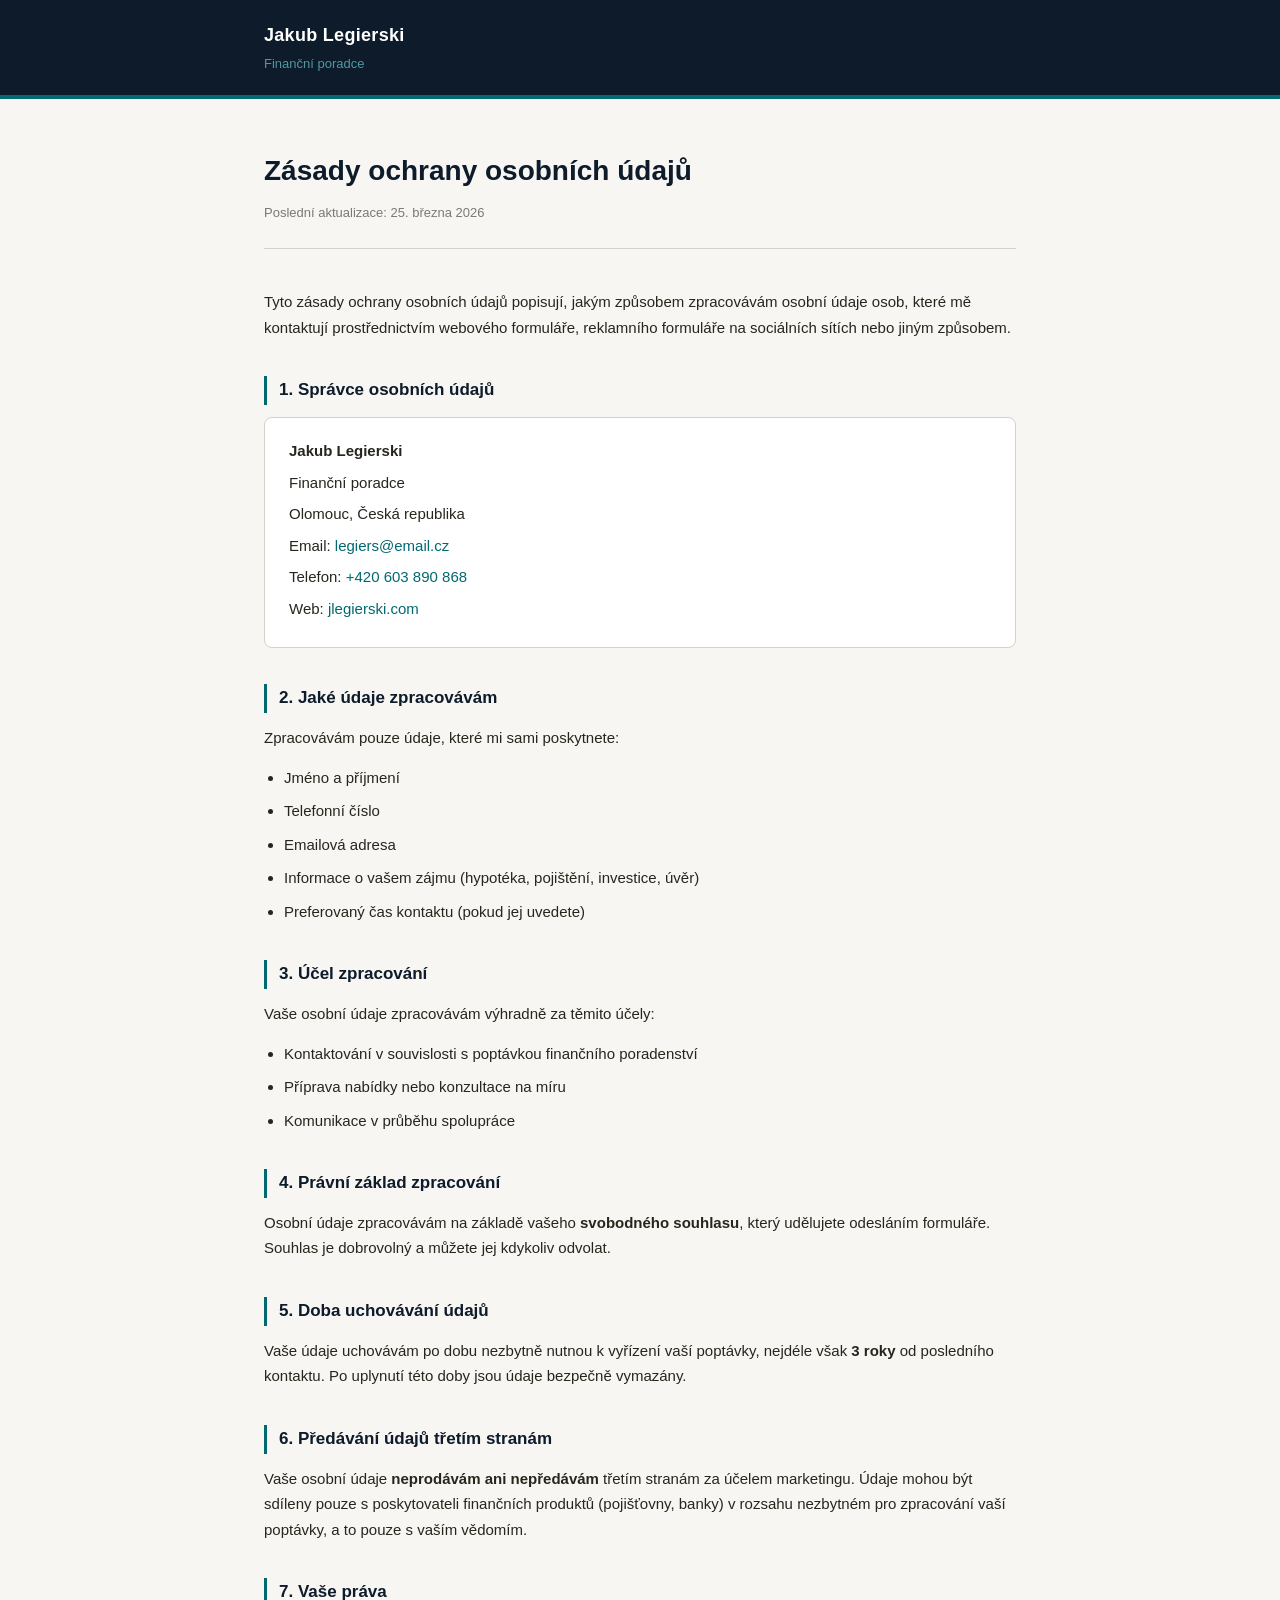
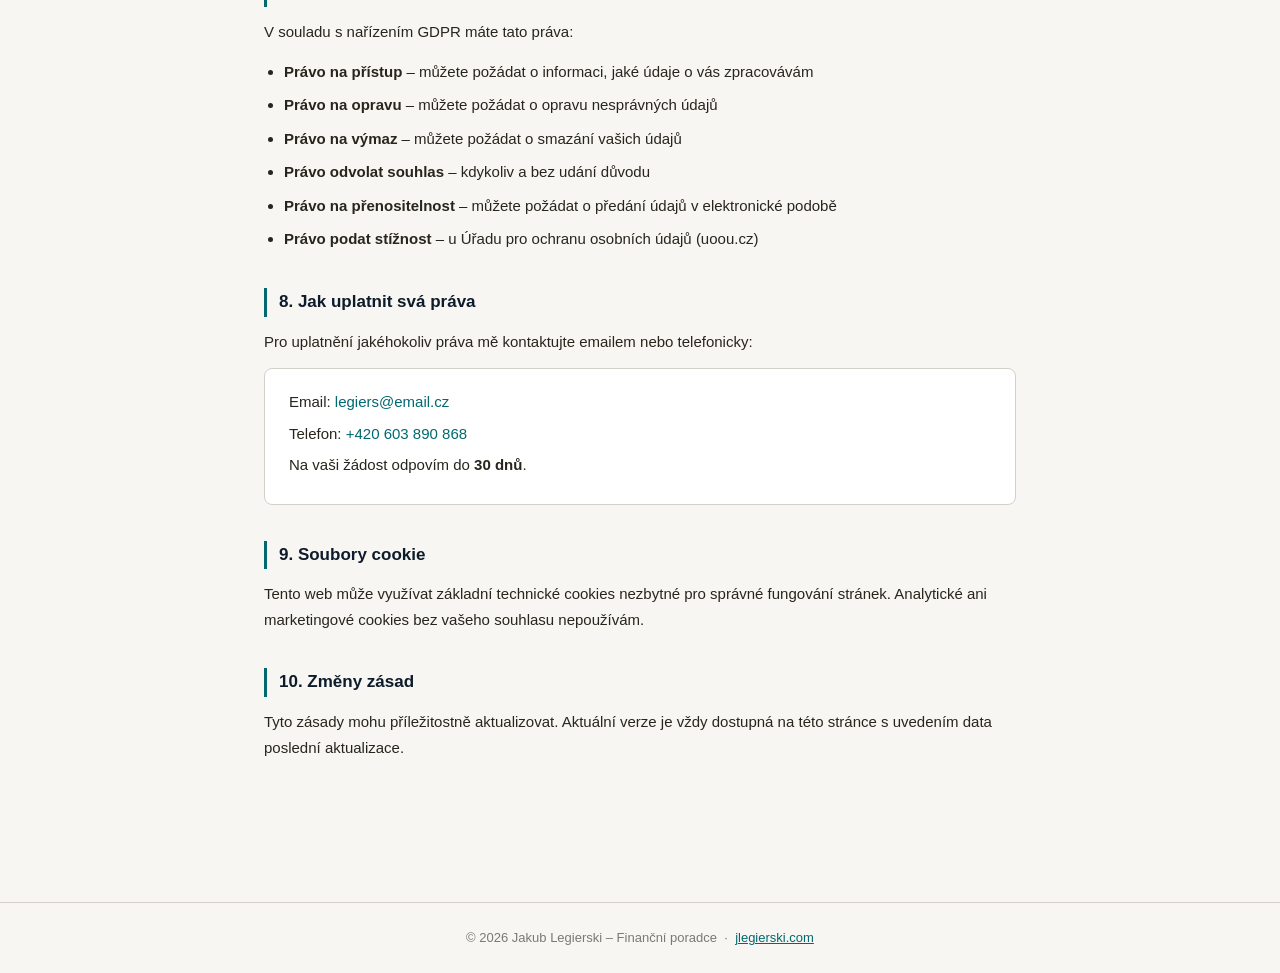
==== gdpr.html @ ff1488a2 "Add files via upload" ====
<!DOCTYPE html>
<html lang="cs">
<head>
    <meta charset="UTF-8">
    <meta name="viewport" content="width=device-width, initial-scale=1.0">
    <title>Zásady ochrany osobních údajů – Jakub Legierski</title>
    <style>
        * { margin: 0; padding: 0; box-sizing: border-box; }

        body {
            font-family: -apple-system, BlinkMacSystemFont, 'Segoe UI', Arial, sans-serif;
            background: #f7f6f2;
            color: #28251D;
            line-height: 1.7;
        }

        header {
            background: #0D1B2A;
            padding: 20px 0;
            border-bottom: 4px solid #01696F;
        }

        header .inner {
            max-width: 800px;
            margin: 0 auto;
            padding: 0 24px;
            display: flex;
            align-items: center;
            justify-content: space-between;
        }

        header .name {
            color: #fff;
            font-size: 18px;
            font-weight: 700;
            letter-spacing: 0.3px;
        }

        header .subtitle {
            color: #4F98A3;
            font-size: 13px;
            margin-top: 2px;
        }

        .container {
            max-width: 800px;
            margin: 48px auto;
            padding: 0 24px 80px;
        }

        h1 {
            font-size: 28px;
            font-weight: 700;
            color: #0D1B2A;
            margin-bottom: 8px;
        }

        .updated {
            font-size: 13px;
            color: #7A7974;
            margin-bottom: 40px;
            padding-bottom: 24px;
            border-bottom: 1px solid #D4D1CA;
        }

        h2 {
            font-size: 17px;
            font-weight: 700;
            color: #0D1B2A;
            margin: 36px 0 12px;
            padding-left: 12px;
            border-left: 3px solid #01696F;
        }

        p {
            font-size: 15px;
            color: #28251D;
            margin-bottom: 14px;
        }

        ul {
            margin: 8px 0 16px 20px;
        }

        ul li {
            font-size: 15px;
            color: #28251D;
            margin-bottom: 8px;
        }

        .contact-box {
            background: #fff;
            border: 1px solid #D4D1CA;
            border-radius: 8px;
            padding: 20px 24px;
            margin-top: 12px;
        }

        .contact-box p {
            margin-bottom: 6px;
        }

        .contact-box a {
            color: #01696F;
            text-decoration: none;
        }

        .contact-box a:hover {
            text-decoration: underline;
        }

        footer {
            text-align: center;
            padding: 24px;
            font-size: 13px;
            color: #7A7974;
            border-top: 1px solid #D4D1CA;
        }
    </style>
</head>
<body>

<header>
    <div class="inner">
        <div>
            <div class="name">Jakub Legierski</div>
            <div class="subtitle">Finanční poradce</div>
        </div>
    </div>
</header>

<div class="container">

    <h1>Zásady ochrany osobních údajů</h1>
    <p class="updated">Poslední aktualizace: 25. března 2026</p>

    <p>Tyto zásady ochrany osobních údajů popisují, jakým způsobem zpracovávám osobní údaje osob, které mě kontaktují prostřednictvím webového formuláře, reklamního formuláře na sociálních sítích nebo jiným způsobem.</p>

    <h2>1. Správce osobních údajů</h2>
    <div class="contact-box">
        <p><strong>Jakub Legierski</strong></p>
        <p>Finanční poradce</p>
        <p>Olomouc, Česká republika</p>
        <p>Email: <a href="mailto:legiers@email.cz">legiers@email.cz</a></p>
        <p>Telefon: <a href="tel:+420603890868">+420 603 890 868</a></p>
        <p>Web: <a href="https://jlegierski.com">jlegierski.com</a></p>
    </div>

    <h2>2. Jaké údaje zpracovávám</h2>
    <p>Zpracovávám pouze údaje, které mi sami poskytnete:</p>
    <ul>
        <li>Jméno a příjmení</li>
        <li>Telefonní číslo</li>
        <li>Emailová adresa</li>
        <li>Informace o vašem zájmu (hypotéka, pojištění, investice, úvěr)</li>
        <li>Preferovaný čas kontaktu (pokud jej uvedete)</li>
    </ul>

    <h2>3. Účel zpracování</h2>
    <p>Vaše osobní údaje zpracovávám výhradně za těmito účely:</p>
    <ul>
        <li>Kontaktování v souvislosti s poptávkou finančního poradenství</li>
        <li>Příprava nabídky nebo konzultace na míru</li>
        <li>Komunikace v průběhu spolupráce</li>
    </ul>

    <h2>4. Právní základ zpracování</h2>
    <p>Osobní údaje zpracovávám na základě vašeho <strong>svobodného souhlasu</strong>, který udělujete odesláním formuláře. Souhlas je dobrovolný a můžete jej kdykoliv odvolat.</p>

    <h2>5. Doba uchovávání údajů</h2>
    <p>Vaše údaje uchovávám po dobu nezbytně nutnou k vyřízení vaší poptávky, nejdéle však <strong>3 roky</strong> od posledního kontaktu. Po uplynutí této doby jsou údaje bezpečně vymazány.</p>

    <h2>6. Předávání údajů třetím stranám</h2>
    <p>Vaše osobní údaje <strong>neprodávám ani nepředávám</strong> třetím stranám za účelem marketingu. Údaje mohou být sdíleny pouze s poskytovateli finančních produktů (pojišťovny, banky) v rozsahu nezbytném pro zpracování vaší poptávky, a to pouze s vaším vědomím.</p>

    <h2>7. Vaše práva</h2>
    <p>V souladu s nařízením GDPR máte tato práva:</p>
    <ul>
        <li><strong>Právo na přístup</strong> – můžete požádat o informaci, jaké údaje o vás zpracovávám</li>
        <li><strong>Právo na opravu</strong> – můžete požádat o opravu nesprávných údajů</li>
        <li><strong>Právo na výmaz</strong> – můžete požádat o smazání vašich údajů</li>
        <li><strong>Právo odvolat souhlas</strong> – kdykoliv a bez udání důvodu</li>
        <li><strong>Právo na přenositelnost</strong> – můžete požádat o předání údajů v elektronické podobě</li>
        <li><strong>Právo podat stížnost</strong> – u Úřadu pro ochranu osobních údajů (uoou.cz)</li>
    </ul>

    <h2>8. Jak uplatnit svá práva</h2>
    <p>Pro uplatnění jakéhokoliv práva mě kontaktujte emailem nebo telefonicky:</p>
    <div class="contact-box">
        <p>Email: <a href="mailto:legiers@email.cz">legiers@email.cz</a></p>
        <p>Telefon: <a href="tel:+420603890868">+420 603 890 868</a></p>
        <p>Na vaši žádost odpovím do <strong>30 dnů</strong>.</p>
    </div>

    <h2>9. Soubory cookie</h2>
    <p>Tento web může využívat základní technické cookies nezbytné pro správné fungování stránek. Analytické ani marketingové cookies bez vašeho souhlasu nepoužívám.</p>

    <h2>10. Změny zásad</h2>
    <p>Tyto zásady mohu příležitostně aktualizovat. Aktuální verze je vždy dostupná na této stránce s uvedením data poslední aktualizace.</p>

</div>

<footer>
    © 2026 Jakub Legierski – Finanční poradce &nbsp;·&nbsp; <a href="https://jlegierski.com" style="color:#01696F;">jlegierski.com</a>
</footer>

</body>
</html>
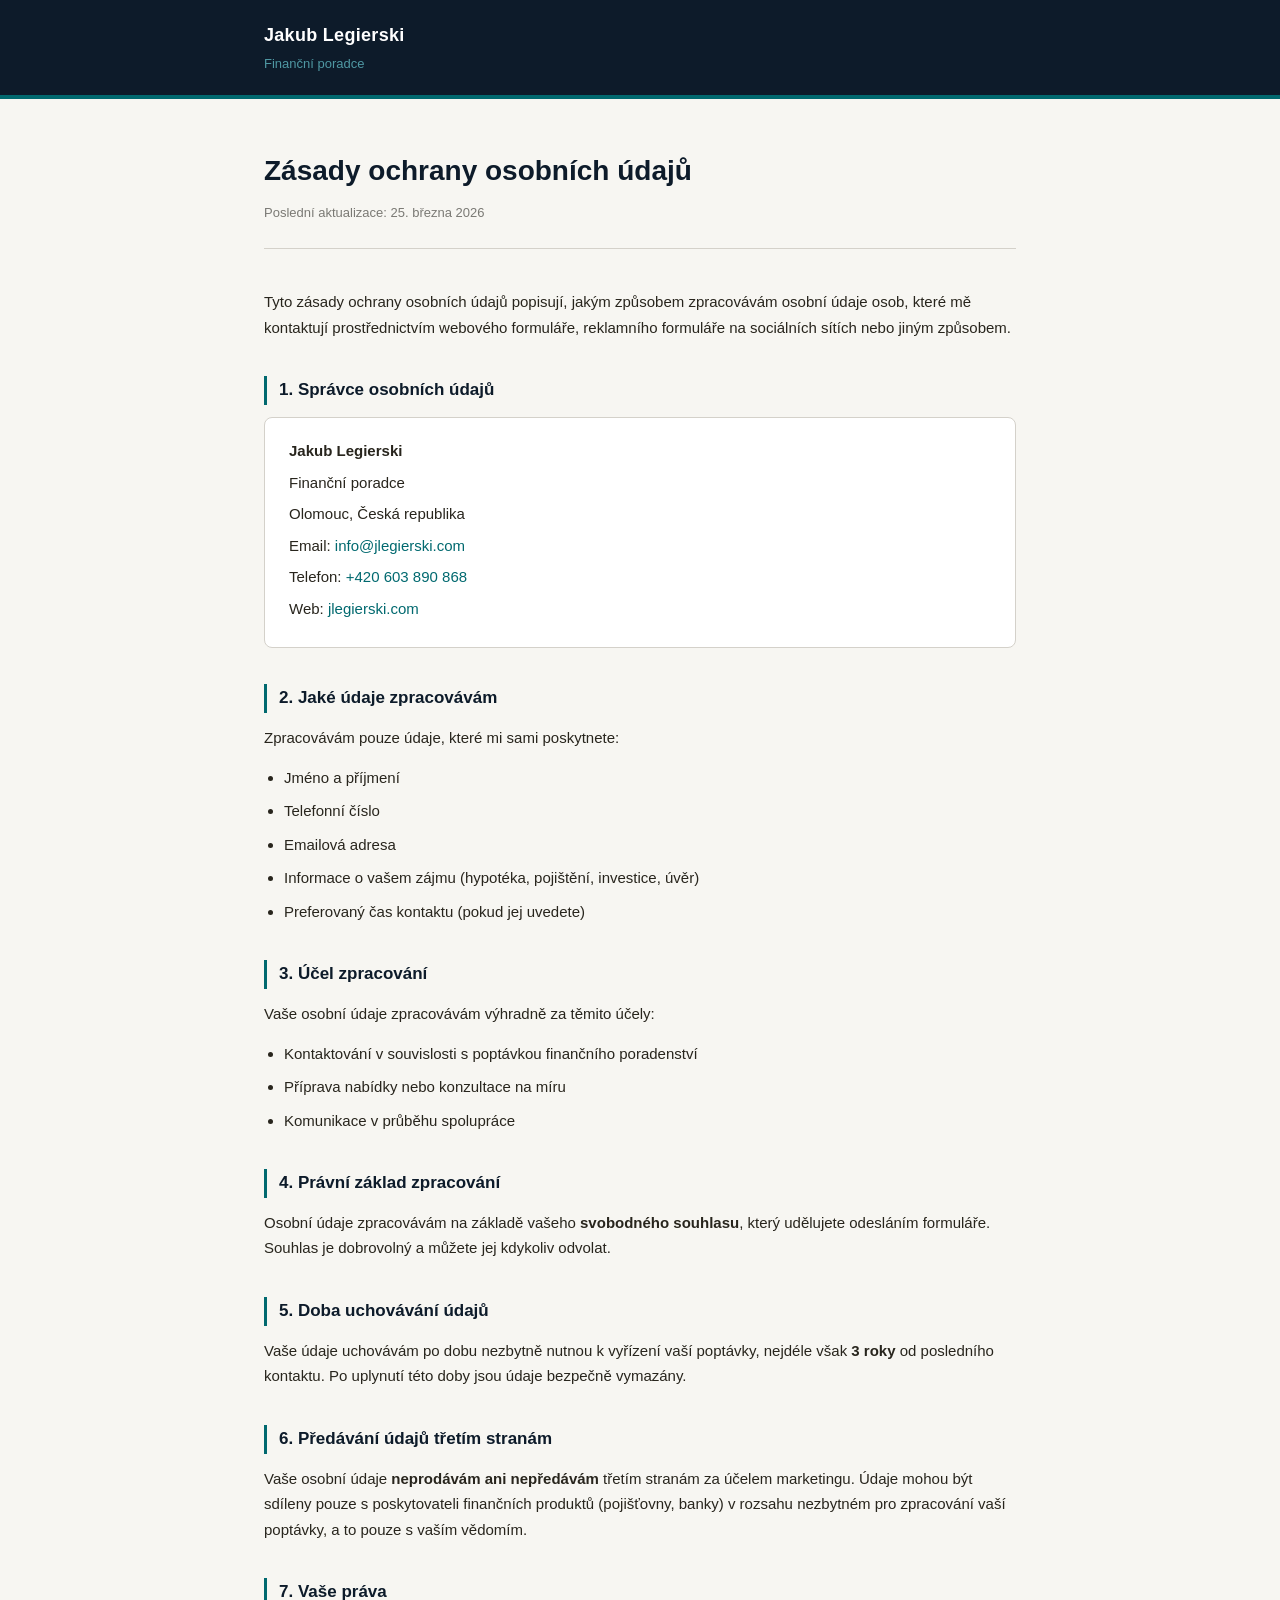
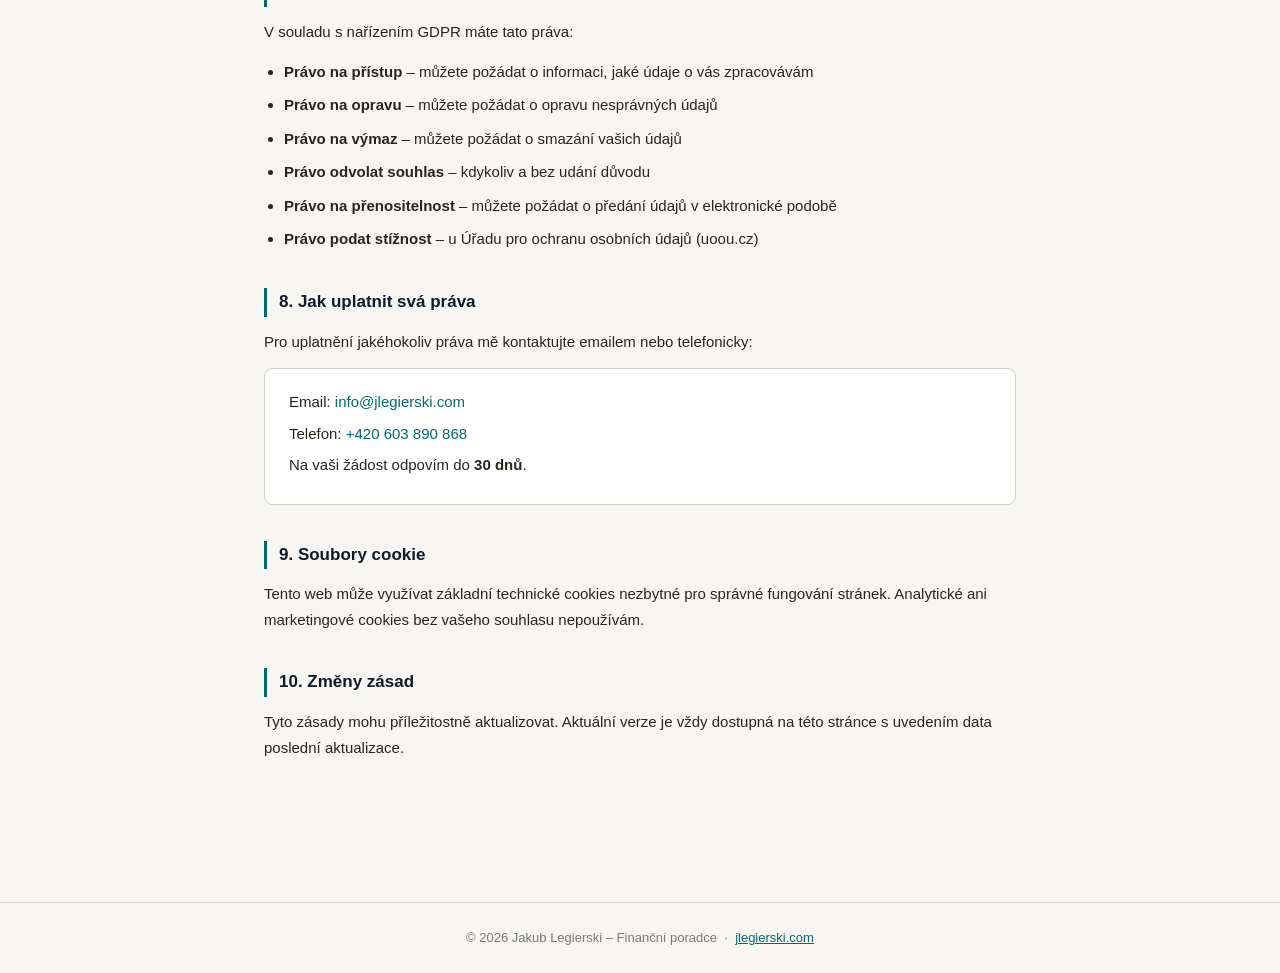
==== commit 9a983d5d: "Update contact email address in gdpr.html" ====
--- a/gdpr.html
+++ b/gdpr.html
@@ -141,7 +141,7 @@
         <p><strong>Jakub Legierski</strong></p>
         <p>Finanční poradce</p>
         <p>Olomouc, Česká republika</p>
-        <p>Email: <a href="mailto:legiers@email.cz">legiers@email.cz</a></p>
+        <p>Email: <a href="mailto:info@jlegierski.com">info@jlegierski.com</a></p>
         <p>Telefon: <a href="tel:+420603890868">+420 603 890 868</a></p>
         <p>Web: <a href="https://jlegierski.com">jlegierski.com</a></p>
     </div>
@@ -187,7 +187,7 @@
     <h2>8. Jak uplatnit svá práva</h2>
     <p>Pro uplatnění jakéhokoliv práva mě kontaktujte emailem nebo telefonicky:</p>
     <div class="contact-box">
-        <p>Email: <a href="mailto:legiers@email.cz">legiers@email.cz</a></p>
+        <p>Email: <a href="mailto:info@jlegierski.com">info@jlegierski.com</a></p>
         <p>Telefon: <a href="tel:+420603890868">+420 603 890 868</a></p>
         <p>Na vaši žádost odpovím do <strong>30 dnů</strong>.</p>
     </div>
